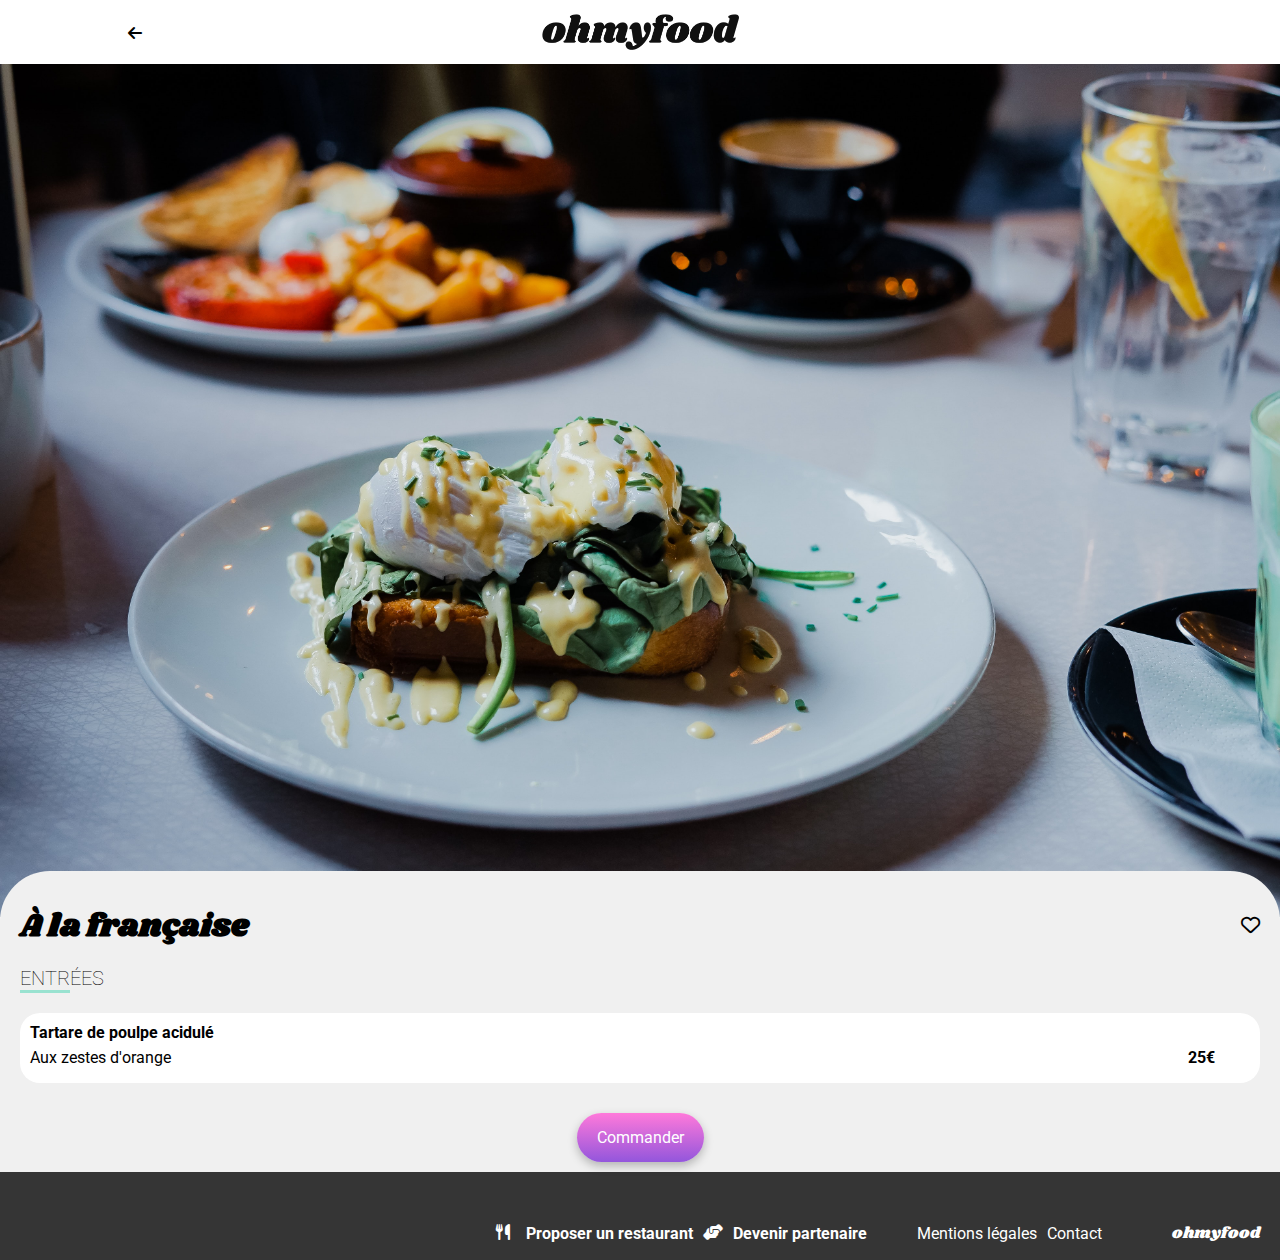
==== menu.html @ bf01572b "intégration de la page d'accueil et de la page menu" ====
<!DOCTYPE html>
<html lang="en">
<head>
    <meta charset="UTF-8">
    <meta name="viewport" content="width=device-width, initial-scale=1.0">
    <title>Menu - A la française</title>
    <link rel="preconnect" href="https://fonts.googleapis.com">
    <link rel="preconnect" href="https://fonts.gstatic.com" crossorigin>
    <link href="https://fonts.googleapis.com/css2?family=Roboto:wght@400;500;700&family=Shrikhand&display=swap" rel="stylesheet">
    <link rel="stylesheet" href="https://cdnjs.cloudflare.com/ajax/libs/font-awesome/6.5.2/css/all.min.css"/>
    <link rel="stylesheet" href="./css/main.css">
    <link rel="stylesheet" href="./css/menu.css">
</head>
<body>
    <div class="main-container">
        <header>
            <img src="/images/logo/ohmyfood.png">
            <a href="index.html"><i class="button-header fa-solid fa-arrow-left"></i></a>
        </header>

        <main>
            <div>
                <img class="photo-bg" src="images/restaurants/toa-heftiba-DQKerTsQwi0-unsplash.jpg" alt="Photo d'un plat dans une assiette">
            </div>

            <section class="menu-list">
                <div class="menu-title">
                    <h1>&Agrave; la française</h1>
                    <div>
                        <input type="checkbox" id="favoris3" name="favoris" class="favorite-heart">
                        <label for="favoris3" class="fa"></label>
                    </div>
                </div>
                <article class="menu-content">
                    <p class="menu-content-title">ENTR&Eacute;ES</p>

                    <!--  V1  -->
                    <!-- <article class="menu-card">
                        <label for="choix">
                            <div class="menu-card-text">
                                <p class="menu-card-text-title">Tartare de poulpe acidulé</p>
                                <p class="menu-card-text-subtitle">Aux zestes d'orange</p>
                            </div>
                            <input type="checkbox" id="choix" name="choix" value="choix1"/>  
                            <div class="volet">
                                <p class="price">25€</p>
                                <div>
                                    <i class="fa-solid fa-circle-check"></i>
                                </div>
                            </div>
                        </label>
                    </article> -->

                    <!--  V2  -->
                    <article class="menu-card">
                        <label for="choix">
                            <div class="menu-card-text">
                                <p class="menu-card-text-title">Tartare de poulpe acidulé</p>
                                <div class="menu-card-text-subtitle">
                                    <p >Aux zestes d'orange</p>
                                    <p class="price">25€</p>
                                </div>
                            </div>
                            <input type="checkbox" id="choix" name="choix" value="choix1"/>  
                            <div class="volet">
                                    <i class="fa-solid fa-circle-check"></i>
                            </div>
                        </label>
                    </article>
                    
                </article>
                <a href="" class="button-order">Commander</a>
            </section>
        </main>

        <footer>
            <nav>
                <ul class="important">
                    <li><i class="fa-solid fa-utensils"></i>Proposer un restaurant</li>
                    <li><i class="fa-solid fa-handshake-angle"></i>Devenir partenaire</li>
                </ul>
                <ul>
                    <li>Mentions légales</li>
                    <li>Contact</li>
                </ul>
            </nav>
            <span class="logo">ohmyfood</span>
        </footer>
    </div>

    
</body>
</html>
---- css/main.css ----
/*******************/
/***   General   ***/
/*******************/
/* {
    font-family: 'Shrikhand', sans-serif;
} */
* {
  font-family: "Roboto", sans-serif;
}

:root {
  --main-color: #9356DC;
  --main-bg-color: #FF79DA;
  --filter-bg-color: #99E2D0;
  --header-bg-color: #EAEAEA;
  --bg-color:#F0F0F0;
  --dark-blue:#003A68;
  --sky-blue:#89C8FA;
  --dark-green:#008766;
  --footer-bg-color:#353535;
}

body {
  display: flex;
  justify-content: center;
  margin: 0;
}

a {
  text-decoration: none;
  color: black;
}

.important {
  font-weight: bold;
}

/********************/
/***   MAINPAGE   ***/
/********************/
.main-container {
  width: 100%;
  min-width: 360px;
  max-width: 1444px;
  box-sizing: border-box;
}

section {
  padding: 20px 0 50px 0;
}
section .section-title {
  font-size: 24px;
  padding-left: 20px;
}

/******************/
/***   HEADER   ***/
/******************/
header {
  display: flex;
  flex-direction: column;
  align-items: center;
}
header img {
  width: 197px;
  height: 36px;
  margin: 14px 0;
}

/**************************/
/***   FAVORITE HEART   ***/
/**************************/
.favorite-heart {
  display: none;
}
.favorite-heart + label::before {
  font: var(--fa-font-regular);
  content: "\f004";
  font-size: larger;
}
.favorite-heart:checked + label::before {
  color: var(--main-color);
  font: var(--fa-font-solid);
  content: "\f004";
  font-size: larger;
}

/******************/
/***   FOOTER   ***/
/******************/
footer {
  background-color: var(--footer-bg-color);
  color: white;
  display: flex;
  flex-direction: column;
  padding-bottom: 10px;
}
footer .logo {
  font-family: "Shrikhand", sans-serif;
  font-size: 16px;
  padding: 20px 0 20px 20px;
}
footer nav {
  order: 2;
  display: flex;
  flex-direction: column;
}
footer nav ul {
  display: flex;
  flex-direction: column;
  list-style: none;
  margin: 0;
  padding-left: 20px;
}
footer nav ul li {
  display: flex;
  gap: 10px;
  padding-bottom: 10px;
}
footer nav ul li i {
  width: 20px;
  height: 20px;
}

/*************************/
/***   MEDIA QUERIES   ***/
/*************************/
@media (min-width: 768px) {
  footer {
    flex-direction: row;
    justify-content: end;
    gap: 30px;
    padding: 50px 0 15px 0;
  }
  footer nav {
    flex-direction: row;
    align-items: center;
    order: 1;
    gap: 20px;
  }
  footer nav ul {
    flex-direction: row;
    gap: 10px;
    padding: 0;
  }
  footer nav ul li {
    padding: 0;
  }
  footer .logo {
    order: 2;
    padding: 0 20px 0 0;
  }
}
@media (min-width: 1024px) {
  footer {
    gap: 70px;
  }
  footer nav {
    gap: 50px;
  }
}
---- css/menu.css ----
h1 {
  font-family: "Shrikhand", sans-serif;
}

/******************/
/***   HEADER   ***/
/******************/
header {
  flex-direction: row;
  justify-content: center;
}
header .button-header {
  position: absolute;
  top: 24.5px;
  left: 10%;
}

.photo-bg {
  width: 100%;
  -o-object-fit: cover;
     object-fit: cover;
}

.menu-list {
  display: flex;
  flex-direction: column;
  align-items: center;
  position: relative;
  background-color: var(--bg-color);
  margin-top: -50px;
  border-radius: 50px 50px 0 0;
  padding: 10px 20px;
}
.menu-list .menu-title {
  width: 100%;
  display: flex;
  flex-direction: row;
  justify-content: space-between;
  align-items: center;
  margin-bottom: -25px;
}
.menu-list .menu-title h1 {
  font-size: xx-large;
}
.menu-list .menu-title i {
  font-size: 30px;
}
.menu-list .menu-content {
  width: 100%;
  margin-bottom: 10px;
}
.menu-list .menu-content .menu-content-title {
  width: -moz-fit-content;
  width: fit-content;
  font-size: 20px;
  font-weight: 100;
  border-bottom: solid var(--filter-bg-color);
  width: 50px;
}
.menu-list .menu-content .menu-card {
  background-color: white;
  border-radius: 20px;
  margin-bottom: 20px;
  /************/
  /* Label V1 */
  /************/
  /************/
  /* Label V2 */
  /************/
}
.menu-list .menu-content .menu-card label {
  display: flex;
  gap: 5px;
}
.menu-list .menu-content .menu-card label .menu-card-text {
  width: 100%;
  display: flex;
  flex-direction: column;
  padding-left: 10px;
}
.menu-list .menu-content .menu-card label .menu-card-text .menu-card-text-title {
  font-weight: bold;
  margin: 0;
  padding-top: 10px;
}
.menu-list .menu-content .menu-card label .menu-card-text .menu-card-text-subtitle {
  display: flex;
  flex-direction: row;
  justify-content: space-between;
  margin-top: -10px;
}
.menu-list .menu-content .menu-card label .menu-card-text .menu-card-text-subtitle .price {
  font-weight: bold;
}
.menu-list .menu-content .menu-card label input {
  display: none;
}
.menu-list .menu-content .menu-card label input:checked + .volet {
  transform: scale(1, 1);
}
.menu-list .menu-content .menu-card label .volet {
  align-content: center;
  background-color: var(--filter-bg-color);
  border-radius: 0 20px 20px 0;
  padding: 0 10px;
  transform-origin: right;
  transform: scale(0, 1);
  transition: transform 500ms;
}
.menu-list .menu-content .menu-card label .volet i {
  font-size: 20px;
  color: white;
}
.menu-list .button-order {
  color: white;
  border: none;
  border-radius: 25px;
  background: linear-gradient(var(--main-bg-color), var(--main-color));
  box-shadow: 0px 4px 10px 0px rgba(0, 0, 0, 0.2509803922);
  padding: 15px 20px;
}
.menu-list .button-order:hover {
  opacity: 0.9;
}
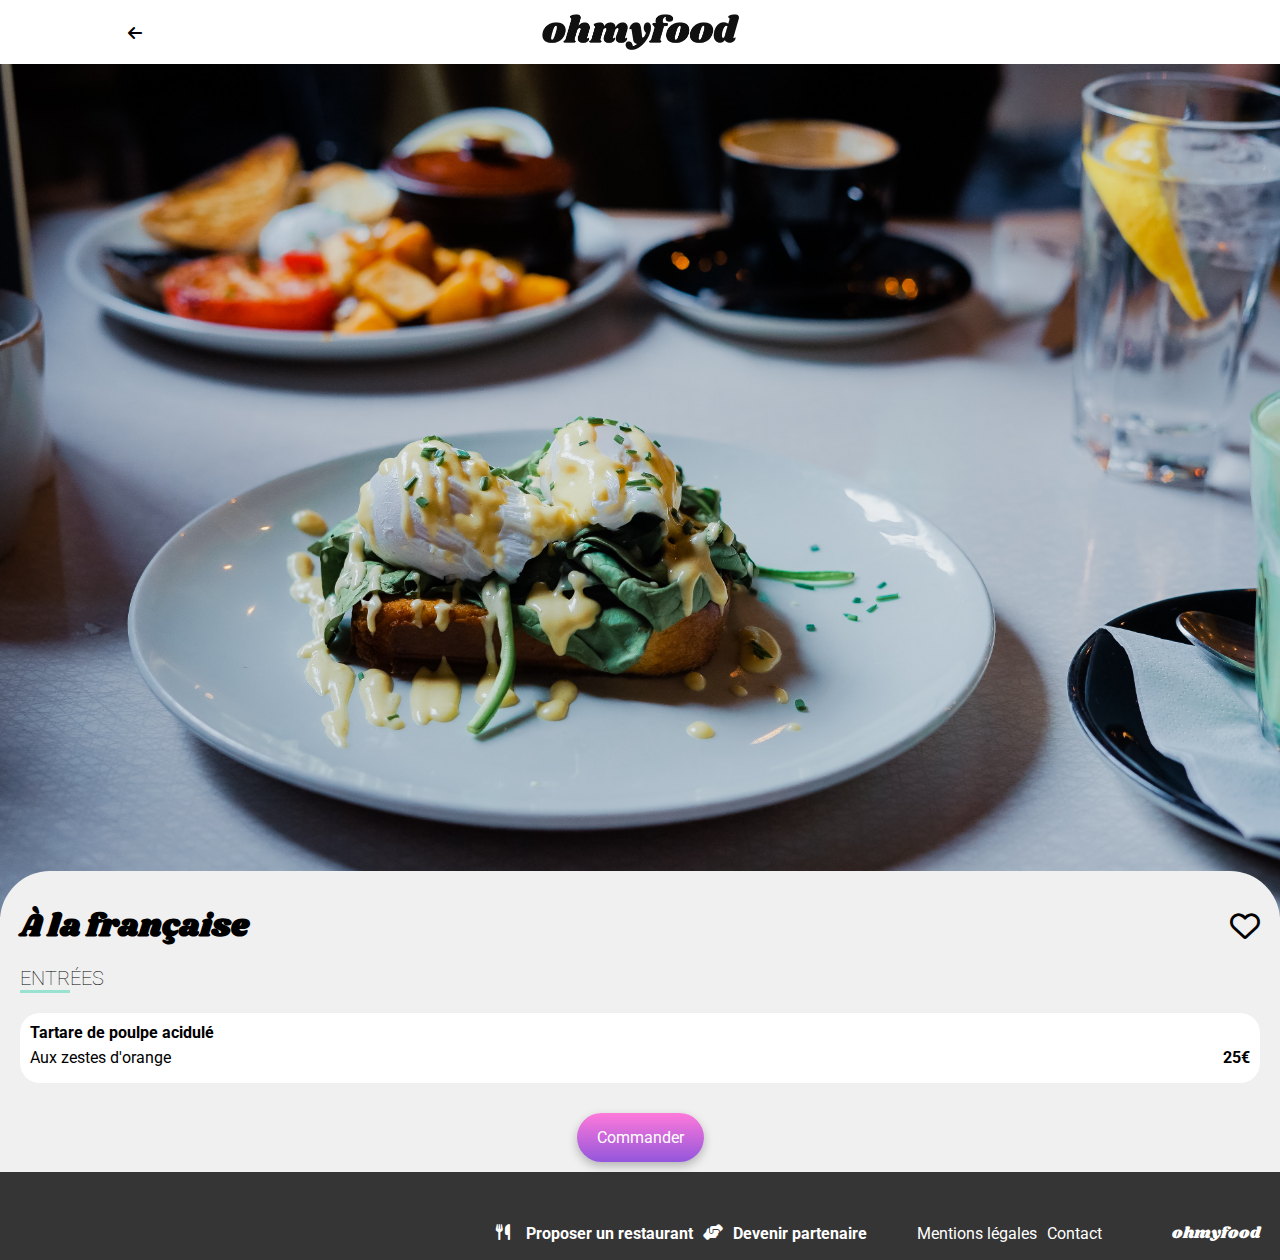
==== commit eb687ec9: "MaJ SCSS en BEM" ====
--- a/menu.html
+++ b/menu.html
@@ -13,9 +13,9 @@
 </head>
 <body>
     <div class="main-container">
-        <header>
-            <img src="/images/logo/ohmyfood.png">
-            <a href="index.html"><i class="button-header fa-solid fa-arrow-left"></i></a>
+        <header class="header">
+            <img class="header__logo" src="/images/logo/ohmyfood.png">
+            <a href="index.html"><i class="header__button fa-solid fa-arrow-left"></i></a>
         </header>
 
         <main>
@@ -23,68 +23,44 @@
                 <img class="photo-bg" src="images/restaurants/toa-heftiba-DQKerTsQwi0-unsplash.jpg" alt="Photo d'un plat dans une assiette">
             </div>
 
-            <section class="menu-list">
-                <div class="menu-title">
-                    <h1>&Agrave; la française</h1>
-                    <div>
-                        <input type="checkbox" id="favoris3" name="favoris" class="favorite-heart">
-                        <label for="favoris3" class="fa"></label>
-                    </div>
+            <section class="menu">
+                <div class="menu__title">
+                    <h1 class="menu__title__principal">&Agrave; la française</h1>
+                    <i class="fa-regular fa-heart menu__title__icon"></i>
                 </div>
                 <article class="menu-content">
-                    <p class="menu-content-title">ENTR&Eacute;ES</p>
+                    <p class="menu-content__title">ENTR&Eacute;ES</p>
 
-                    <!--  V1  -->
-                    <!-- <article class="menu-card">
-                        <label for="choix">
-                            <div class="menu-card-text">
-                                <p class="menu-card-text-title">Tartare de poulpe acidulé</p>
-                                <p class="menu-card-text-subtitle">Aux zestes d'orange</p>
+                    <article class="menu-content__card">
+                        <div class="menu-content__card__text">
+                            <p class="menu-content__card__text__title">Tartare de poulpe acidulé</p>
+                            <div class="menu-content__card__text__subtitle">
+                                <p >Aux zestes d'orange</p>
+                                <p class="price">25€</p>
                             </div>
-                            <input type="checkbox" id="choix" name="choix" value="choix1"/>  
-                            <div class="volet">
-                                <p class="price">25€</p>
-                                <div>
-                                    <i class="fa-solid fa-circle-check"></i>
-                                </div>
-                            </div>
-                        </label>
-                    </article> -->
-
-                    <!--  V2  -->
-                    <article class="menu-card">
-                        <label for="choix">
-                            <div class="menu-card-text">
-                                <p class="menu-card-text-title">Tartare de poulpe acidulé</p>
-                                <div class="menu-card-text-subtitle">
-                                    <p >Aux zestes d'orange</p>
-                                    <p class="price">25€</p>
-                                </div>
-                            </div>
-                            <input type="checkbox" id="choix" name="choix" value="choix1"/>  
-                            <div class="volet">
-                                    <i class="fa-solid fa-circle-check"></i>
-                            </div>
-                        </label>
+                        </div>  
+                        <!-- <div class="volet">
+                                <i class="fa-solid fa-circle-check"></i>
+                        </div> -->
                     </article>
                     
                 </article>
-                <a href="" class="button-order">Commander</a>
+                <a href="" class="gradient-button">Commander</a>
             </section>
         </main>
 
-        <footer>
-            <nav>
-                <ul class="important">
-                    <li><i class="fa-solid fa-utensils"></i>Proposer un restaurant</li>
-                    <li><i class="fa-solid fa-handshake-angle"></i>Devenir partenaire</li>
+        <footer class="footer">
+            <nav class="footer__nav">
+                <ul class="important footer__list">
+                    <li class="footer__list__element"><i class="fa-solid fa-utensils footer__icon"></i>Proposer un restaurant</li>
+                    <li class="footer__list__element"><i class="fa-solid fa-handshake-angle footer__icon"></i>Devenir partenaire</li>
                 </ul>
-                <ul>
-                    <li>Mentions légales</li>
-                    <li>Contact</li>
+                <ul class="footer__list">
+                    <li class="footer__list__element">Mentions légales</li>
+                    <li class="footer__list__element">Contact</li>
                 </ul>
             </nav>
-            <span class="logo">ohmyfood</span>
+            <span class="footer__logo">ohmyfood</span>
         </footer>
     </div>
 
--- a/css/main.css
+++ b/css/main.css
@@ -48,7 +48,8 @@
 section {
   padding: 20px 0 50px 0;
 }
-section .section-title {
+
+.section__title {
   font-size: 24px;
   padding-left: 20px;
 }
@@ -56,68 +57,65 @@
 /******************/
 /***   HEADER   ***/
 /******************/
-header {
+.header {
   display: flex;
   flex-direction: column;
   align-items: center;
 }
-header img {
+.header__logo {
   width: 197px;
   height: 36px;
   margin: 14px 0;
 }
 
-/**************************/
-/***   FAVORITE HEART   ***/
-/**************************/
-.favorite-heart {
-  display: none;
+/**********************************/
+/***   PURPLE GRADIENT BUTTON   ***/
+/**********************************/
+.gradient-button {
+  color: white;
+  border: none;
+  border-radius: 25px;
+  background: linear-gradient(var(--main-bg-color), var(--main-color));
+  box-shadow: 0px 4px 10px 0px rgba(0, 0, 0, 0.2509803922);
+  padding: 15px 20px;
 }
-.favorite-heart + label::before {
-  font: var(--fa-font-regular);
-  content: "\f004";
-  font-size: larger;
-}
-.favorite-heart:checked + label::before {
-  color: var(--main-color);
-  font: var(--fa-font-solid);
-  content: "\f004";
-  font-size: larger;
+.gradient-button:hover {
+  opacity: 0.9;
 }
 
 /******************/
 /***   FOOTER   ***/
 /******************/
-footer {
+.footer {
   background-color: var(--footer-bg-color);
   color: white;
   display: flex;
   flex-direction: column;
   padding-bottom: 10px;
 }
-footer .logo {
+.footer__logo {
   font-family: "Shrikhand", sans-serif;
   font-size: 16px;
   padding: 20px 0 20px 20px;
 }
-footer nav {
+.footer__nav {
   order: 2;
   display: flex;
   flex-direction: column;
 }
-footer nav ul {
+.footer__list {
   display: flex;
   flex-direction: column;
   list-style: none;
   margin: 0;
   padding-left: 20px;
 }
-footer nav ul li {
+.footer__list__element {
   display: flex;
   gap: 10px;
   padding-bottom: 10px;
 }
-footer nav ul li i {
+.footer__icon {
   width: 20px;
   height: 20px;
 }
@@ -126,36 +124,36 @@
 /***   MEDIA QUERIES   ***/
 /*************************/
 @media (min-width: 768px) {
-  footer {
+  .footer {
     flex-direction: row;
     justify-content: end;
     gap: 30px;
     padding: 50px 0 15px 0;
   }
-  footer nav {
+  .footer__nav {
     flex-direction: row;
     align-items: center;
     order: 1;
     gap: 20px;
   }
-  footer nav ul {
+  .footer__list {
     flex-direction: row;
     gap: 10px;
     padding: 0;
   }
-  footer nav ul li {
+  .footer__list__element {
     padding: 0;
   }
-  footer .logo {
+  .footer__logo {
     order: 2;
     padding: 0 20px 0 0;
   }
 }
 @media (min-width: 1024px) {
-  footer {
+  .footer {
     gap: 70px;
   }
-  footer nav {
+  .footer__nav {
     gap: 50px;
   }
 }--- a/css/menu.css
+++ b/css/menu.css
@@ -5,11 +5,11 @@
 /******************/
 /***   HEADER   ***/
 /******************/
-header {
+.header {
   flex-direction: row;
   justify-content: center;
 }
-header .button-header {
+.header__button {
   position: absolute;
   top: 24.5px;
   left: 10%;
@@ -21,7 +21,7 @@
      object-fit: cover;
 }
 
-.menu-list {
+.menu {
   display: flex;
   flex-direction: column;
   align-items: center;
@@ -31,7 +31,7 @@
   border-radius: 50px 50px 0 0;
   padding: 10px 20px;
 }
-.menu-list .menu-title {
+.menu__title {
   width: 100%;
   display: flex;
   flex-direction: row;
@@ -39,17 +39,17 @@
   align-items: center;
   margin-bottom: -25px;
 }
-.menu-list .menu-title h1 {
+.menu__title__principal {
   font-size: xx-large;
 }
-.menu-list .menu-title i {
+.menu__title__icon {
   font-size: 30px;
 }
-.menu-list .menu-content {
+.menu-content {
   width: 100%;
   margin-bottom: 10px;
 }
-.menu-list .menu-content .menu-content-title {
+.menu-content__title {
   width: -moz-fit-content;
   width: fit-content;
   font-size: 20px;
@@ -57,48 +57,33 @@
   border-bottom: solid var(--filter-bg-color);
   width: 50px;
 }
-.menu-list .menu-content .menu-card {
+.menu-content__card {
   background-color: white;
   border-radius: 20px;
   margin-bottom: 20px;
-  /************/
-  /* Label V1 */
-  /************/
-  /************/
-  /* Label V2 */
-  /************/
 }
-.menu-list .menu-content .menu-card label {
-  display: flex;
-  gap: 5px;
-}
-.menu-list .menu-content .menu-card label .menu-card-text {
-  width: 100%;
+.menu-content__card__text {
   display: flex;
   flex-direction: column;
-  padding-left: 10px;
+  padding: 0 10px;
 }
-.menu-list .menu-content .menu-card label .menu-card-text .menu-card-text-title {
+.menu-content__card__text__title {
   font-weight: bold;
   margin: 0;
   padding-top: 10px;
 }
-.menu-list .menu-content .menu-card label .menu-card-text .menu-card-text-subtitle {
+.menu-content__card__text__subtitle {
   display: flex;
   flex-direction: row;
   justify-content: space-between;
   margin-top: -10px;
 }
-.menu-list .menu-content .menu-card label .menu-card-text .menu-card-text-subtitle .price {
+
+.price {
   font-weight: bold;
 }
-.menu-list .menu-content .menu-card label input {
-  display: none;
-}
-.menu-list .menu-content .menu-card label input:checked + .volet {
-  transform: scale(1, 1);
-}
-.menu-list .menu-content .menu-card label .volet {
+
+.volet {
   align-content: center;
   background-color: var(--filter-bg-color);
   border-radius: 0 20px 20px 0;
@@ -107,18 +92,7 @@
   transform: scale(0, 1);
   transition: transform 500ms;
 }
-.menu-list .menu-content .menu-card label .volet i {
+.volet i {
   font-size: 20px;
   color: white;
-}
-.menu-list .button-order {
-  color: white;
-  border: none;
-  border-radius: 25px;
-  background: linear-gradient(var(--main-bg-color), var(--main-color));
-  box-shadow: 0px 4px 10px 0px rgba(0, 0, 0, 0.2509803922);
-  padding: 15px 20px;
-}
-.menu-list .button-order:hover {
-  opacity: 0.9;
 }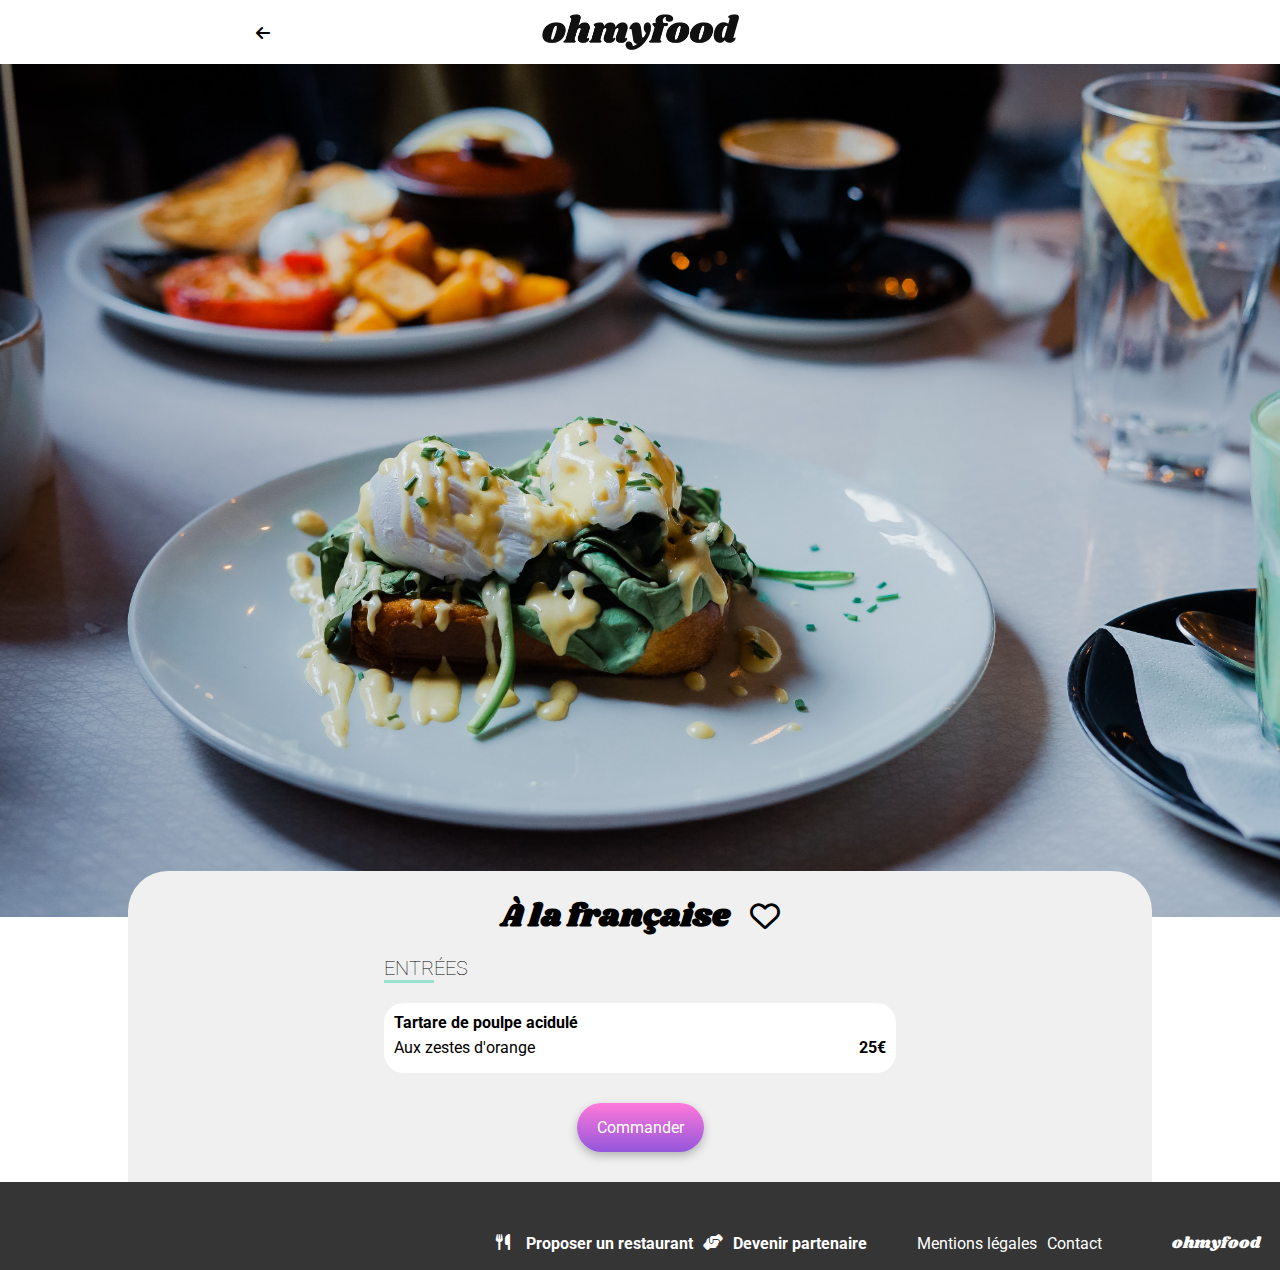
==== commit 8e06b7ab: "Petites retouches + animations + page plus responsive" ====
--- a/menu.html
+++ b/menu.html
@@ -26,7 +26,7 @@
             <section class="menu">
                 <div class="menu__title">
                     <h1 class="menu__title__principal">&Agrave; la française</h1>
-                    <i class="fa-regular fa-heart menu__title__icon"></i>
+                    <i class="fa-regular fa-heart icon-favorite"></i>
                 </div>
                 <article class="menu-content">
                     <p class="menu-content__title">ENTR&Eacute;ES</p>
--- a/css/main.css
+++ b/css/main.css
@@ -45,10 +45,6 @@
   box-sizing: border-box;
 }
 
-section {
-  padding: 20px 0 50px 0;
-}
-
 .section__title {
   font-size: 24px;
   padding-left: 20px;
@@ -68,6 +64,15 @@
   margin: 14px 0;
 }
 
+/*********************************/
+/***   HEART ICON - FAVORITE   ***/
+/*********************************/
+.icon-favorite:hover {
+  color: var(--main-color);
+  font: var(--fa-font-solid);
+  content: "\f004";
+}
+
 /**********************************/
 /***   PURPLE GRADIENT BUTTON   ***/
 /**********************************/
@@ -78,9 +83,11 @@
   background: linear-gradient(var(--main-bg-color), var(--main-color));
   box-shadow: 0px 4px 10px 0px rgba(0, 0, 0, 0.2509803922);
   padding: 15px 20px;
+  transition: all 400ms;
 }
 .gradient-button:hover {
-  opacity: 0.9;
+  opacity: 0.8;
+  box-shadow: 0px 4px 10px 5px rgba(0, 0, 0, 0.2509803922);
 }
 
 /******************/
--- a/css/menu.css
+++ b/css/menu.css
@@ -1,5 +1,17 @@
 h1 {
   font-family: "Shrikhand", sans-serif;
+}
+
+main {
+  display: flex;
+  flex-direction: column;
+}
+
+.icon-favorite {
+  font-size: 30px;
+}
+.icon-favorite:hover {
+  font-size: 30px;
 }
 
 /******************/
@@ -28,22 +40,20 @@
   position: relative;
   background-color: var(--bg-color);
   margin-top: -50px;
-  border-radius: 50px 50px 0 0;
-  padding: 10px 20px;
+  border-radius: 40px 40px 0 0;
+  padding: 10px 20px 30px 20px;
 }
 .menu__title {
   width: 100%;
   display: flex;
   flex-direction: row;
-  justify-content: space-between;
+  justify-content: center;
   align-items: center;
+  gap: 20px;
   margin-bottom: -25px;
 }
 .menu__title__principal {
   font-size: xx-large;
-}
-.menu__title__icon {
-  font-size: 30px;
 }
 .menu-content {
   width: 100%;
@@ -95,4 +105,25 @@
 .volet i {
   font-size: 20px;
   color: white;
+}
+
+/*************************/
+/***   MEDIA QUERIES   ***/
+/*************************/
+@media (min-width: 768px) {
+  main {
+    align-items: center;
+  }
+  .menu {
+    width: 80%;
+    padding: 0 0 30px 0;
+  }
+  .menu-content {
+    width: 50%;
+  }
+}
+@media (min-width: 1024px) {
+  .header__button {
+    left: 20%;
+  }
 }